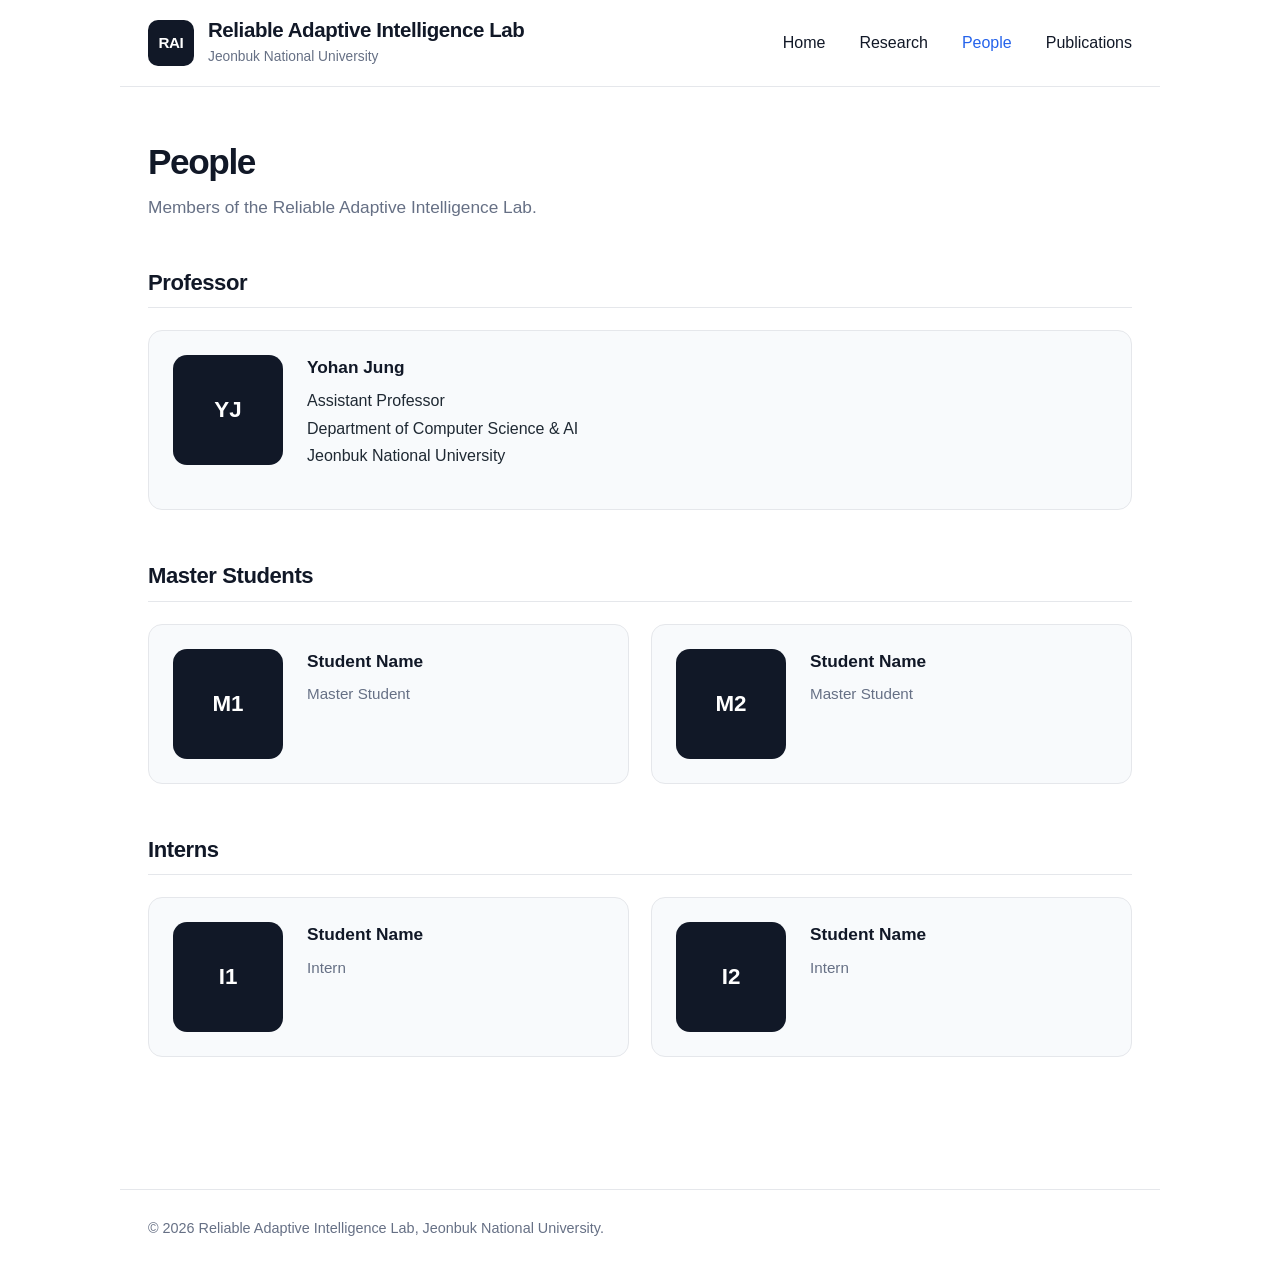
==== people.html @ 8c9518f5 "Update lab homepage and people page" ====
<!DOCTYPE html>
<html lang="en">
<head>
  <meta charset="UTF-8" />
  <meta name="viewport" content="width=device-width, initial-scale=1.0" />
  <title>People | Reliable Adaptive Intelligence Lab</title>
  <link rel="stylesheet" href="style.css?v=3" />
</head>

<body>
  <header class="site-header">
    <a class="brand" href="index.html">
      <div class="brand-mark">RAI</div>
      <div class="brand-text">
        <div class="brand-title">Reliable Adaptive Intelligence Lab</div>
        <div class="brand-subtitle">Jeonbuk National University</div>
      </div>
    </a>

    <nav class="site-nav">
      <a href="index.html">Home</a>
      <a href="research.html">Research</a>
      <a class="active" href="people.html">People</a>
      <a href="publications.html">Publications</a>
    </nav>
  </header>

  <main class="container">
    <section class="page-title">
      <h1>People</h1>
      <p>Members of the Reliable Adaptive Intelligence Lab.</p>
    </section>

    <section class="section">
      <h2>Professor</h2>

      <div class="person-card">
        <div class="person-photo placeholder-photo">YJ</div>
        <div>
          <h3>Yohan Jung</h3>
          <p>
            Assistant Professor<br />
            Department of Computer Science &amp; AI<br />
            Jeonbuk National University
          </p>
        </div>
      </div>
    </section>

    <section class="section">
      <h2>Master Students</h2>
      <div class="people-grid">
        <div class="person-card">
          <div class="person-photo placeholder-photo">M1</div>
          <div>
            <h3>Student Name</h3>
            <p class="small-text">Master Student</p>
          </div>
        </div>

        <div class="person-card">
          <div class="person-photo placeholder-photo">M2</div>
          <div>
            <h3>Student Name</h3>
            <p class="small-text">Master Student</p>
          </div>
        </div>
      </div>
    </section>

    <section class="section">
      <h2>Interns</h2>
      <div class="people-grid">
        <div class="person-card">
          <div class="person-photo placeholder-photo">I1</div>
          <div>
            <h3>Student Name</h3>
            <p class="small-text">Intern</p>
          </div>
        </div>

        <div class="person-card">
          <div class="person-photo placeholder-photo">I2</div>
          <div>
            <h3>Student Name</h3>
            <p class="small-text">Intern</p>
          </div>
        </div>
      </div>
    </section>
  </main>

  <footer class="site-footer">
    © 2026 Reliable Adaptive Intelligence Lab, Jeonbuk National University.
  </footer>
</body>
</html>
---- style.css ----
:root {
  --bg: #ffffff;
  --text: #1f2933;
  --muted: #667085;
  --heading: #111827;
  --border: #e5e7eb;
  --soft-bg: #f8fafc;
  --accent: #2563eb;
  --accent-dark: #1d4ed8;
  --max-width: 1040px;
}

* {
  box-sizing: border-box;
}

body {
  margin: 0;
  background: var(--bg);
  color: var(--text);
  font-family: -apple-system, BlinkMacSystemFont, "Segoe UI", Roboto, Helvetica, Arial, sans-serif;
  font-size: 16px;
  line-height: 1.7;
}

/* Header */

.site-header {
  width: 100%;
  max-width: var(--max-width);
  margin: 0 auto;
  padding: 18px 28px;
  display: flex;
  align-items: center;
  justify-content: space-between;
  gap: 32px;
  border-bottom: 1px solid var(--border);
}

.brand {
  display: flex;
  align-items: center;
  gap: 14px;
  color: var(--heading);
  text-decoration: none;
  white-space: nowrap;
}

.brand-mark {
  width: 46px;
  height: 46px;
  border-radius: 10px;
  background: var(--heading);
  color: white;
  display: flex;
  align-items: center;
  justify-content: center;
  font-weight: 800;
  font-size: 0.95rem;
  letter-spacing: -0.03em;
}

.brand-title {
  font-size: 1.28rem;
  font-weight: 650;
  letter-spacing: -0.02em;
  line-height: 1.2;
}

.brand-subtitle {
  margin-top: 2px;
  color: var(--muted);
  font-size: 0.86rem;
}

.site-nav {
  display: flex;
  align-items: center;
  gap: 34px;
  white-space: nowrap;
}

.site-nav a {
  color: var(--heading);
  text-decoration: none;
  font-size: 1rem;
  font-weight: 500;
}

.site-nav a:hover,
.site-nav a.active {
  color: var(--accent);
}

/* Layout */

.container {
  width: 100%;
  max-width: var(--max-width);
  margin: 0 auto;
  padding: 54px 28px 80px;
}

.section {
  margin-bottom: 52px;
}

.page-title {
  margin-bottom: 46px;
}

.page-title h1 {
  margin: 0 0 10px;
  color: var(--heading);
  font-size: 2.2rem;
  line-height: 1.2;
  letter-spacing: -0.04em;
}

.page-title p {
  max-width: 720px;
  margin: 0;
  color: var(--muted);
  font-size: 1.08rem;
}

/* Hero */

.hero {
  max-width: 820px;
  margin-bottom: 64px;
}

.eyebrow {
  margin: 0 0 12px;
  color: var(--accent);
  font-size: 0.92rem;
  font-weight: 700;
  letter-spacing: 0.02em;
}

.hero h1 {
  margin: 0 0 18px;
  color: var(--heading);
  font-size: 3rem;
  line-height: 1.08;
  letter-spacing: -0.055em;
}

.hero-text {
  margin: 0 0 14px;
  color: var(--heading);
  font-size: 1.35rem;
  line-height: 1.5;
}

.hero-desc {
  max-width: 760px;
  margin: 0;
  color: var(--muted);
  font-size: 1.08rem;
}

/* Text */

h2 {
  margin: 0 0 22px;
  padding-bottom: 10px;
  border-bottom: 1px solid var(--border);
  color: var(--heading);
  font-size: 1.38rem;
  line-height: 1.3;
  letter-spacing: -0.02em;
}

h3 {
  margin: 0 0 8px;
  color: var(--heading);
  font-size: 1.08rem;
  line-height: 1.4;
}

p {
  margin-top: 0;
}

a {
  color: var(--accent);
}

a:hover {
  color: var(--accent-dark);
}

ul {
  padding-left: 22px;
}

li {
  margin-bottom: 8px;
}

/* News */

.news-item {
  padding: 18px 0;
  border-bottom: 1px solid var(--border);
}

.news-item:first-of-type {
  padding-top: 0;
}

.news-date {
  display: block;
  margin-bottom: 4px;
  color: var(--muted);
  font-size: 0.9rem;
  font-weight: 700;
}

.news-item p {
  margin: 0;
}

/* Notice */

.notice {
  padding: 20px 24px;
  border-left: 4px solid var(--accent);
  border-radius: 10px;
  background: var(--soft-bg);
  color: var(--text);
}

/* Research cards */

.theme-list {
  display: grid;
  grid-template-columns: repeat(2, minmax(0, 1fr));
  gap: 14px;
  margin-top: 22px;
}

.theme-item {
  padding: 18px 20px;
  border: 1px solid var(--border);
  border-radius: 10px;
  background: var(--soft-bg);
}

.theme-item h3 {
  margin: 0;
}

.theme-card {
  display: grid;
  grid-template-columns: 64px 1fr;
  gap: 20px;
  padding: 22px 0;
  border-bottom: 1px solid var(--border);
}

.theme-card:first-of-type {
  padding-top: 0;
}

.theme-number {
  color: var(--accent);
  font-size: 1.25rem;
  font-weight: 800;
  letter-spacing: -0.03em;
}

.theme-card p {
  margin: 0;
  max-width: 760px;
  color: var(--muted);
}

/* People */

.people-grid {
  display: grid;
  grid-template-columns: repeat(2, minmax(0, 1fr));
  gap: 22px;
}

.person-card {
  display: grid;
  grid-template-columns: 110px 1fr;
  gap: 24px;
  align-items: start;
  padding: 24px;
  border: 1px solid var(--border);
  border-radius: 14px;
  background: var(--soft-bg);
}

.person-photo {
  width: 110px;
  height: 110px;
  border-radius: 14px;
  object-fit: cover;
}

.placeholder-photo {
  display: flex;
  align-items: center;
  justify-content: center;
  background: var(--heading);
  color: white;
  font-size: 1.4rem;
  font-weight: 800;
}

.small-text {
  color: var(--muted);
  font-size: 0.95rem;
}

/* Publications */

.publication {
  padding: 18px 0;
  border-bottom: 1px solid var(--border);
}

.publication p {
  margin: 0;
}

.authors {
  color: var(--muted);
}

/* Footer */

.site-footer {
  max-width: var(--max-width);
  margin: 0 auto;
  padding: 26px 28px;
  border-top: 1px solid var(--border);
  color: var(--muted);
  font-size: 0.9rem;
}

/* Mobile */

@media (max-width: 800px) {
  .site-header {
    flex-direction: column;
    align-items: flex-start;
    gap: 16px;
  }

  .site-nav {
    gap: 20px;
    flex-wrap: wrap;
  }

  .brand {
    white-space: normal;
  }

  .hero h1 {
    font-size: 2.35rem;
  }

  .hero-text {
    font-size: 1.16rem;
  }
}

@media (max-width: 560px) {
  .site-header,
  .container,
  .site-footer {
    padding-left: 20px;
    padding-right: 20px;
  }

  .brand-mark {
    width: 40px;
    height: 40px;
    font-size: 0.82rem;
  }

  .brand-title {
    font-size: 1.06rem;
  }

  .site-nav {
    gap: 14px;
  }

  .site-nav a {
    font-size: 0.94rem;
  }

  .hero h1 {
    font-size: 2rem;
  }

  .theme-list {
    grid-template-columns: 1fr;
  }

  .theme-card {
    grid-template-columns: 1fr;
    gap: 4px;
  }

  .people-grid {
    grid-template-columns: 1fr;
  }

  .person-card {
    grid-template-columns: 1fr;
  }
}
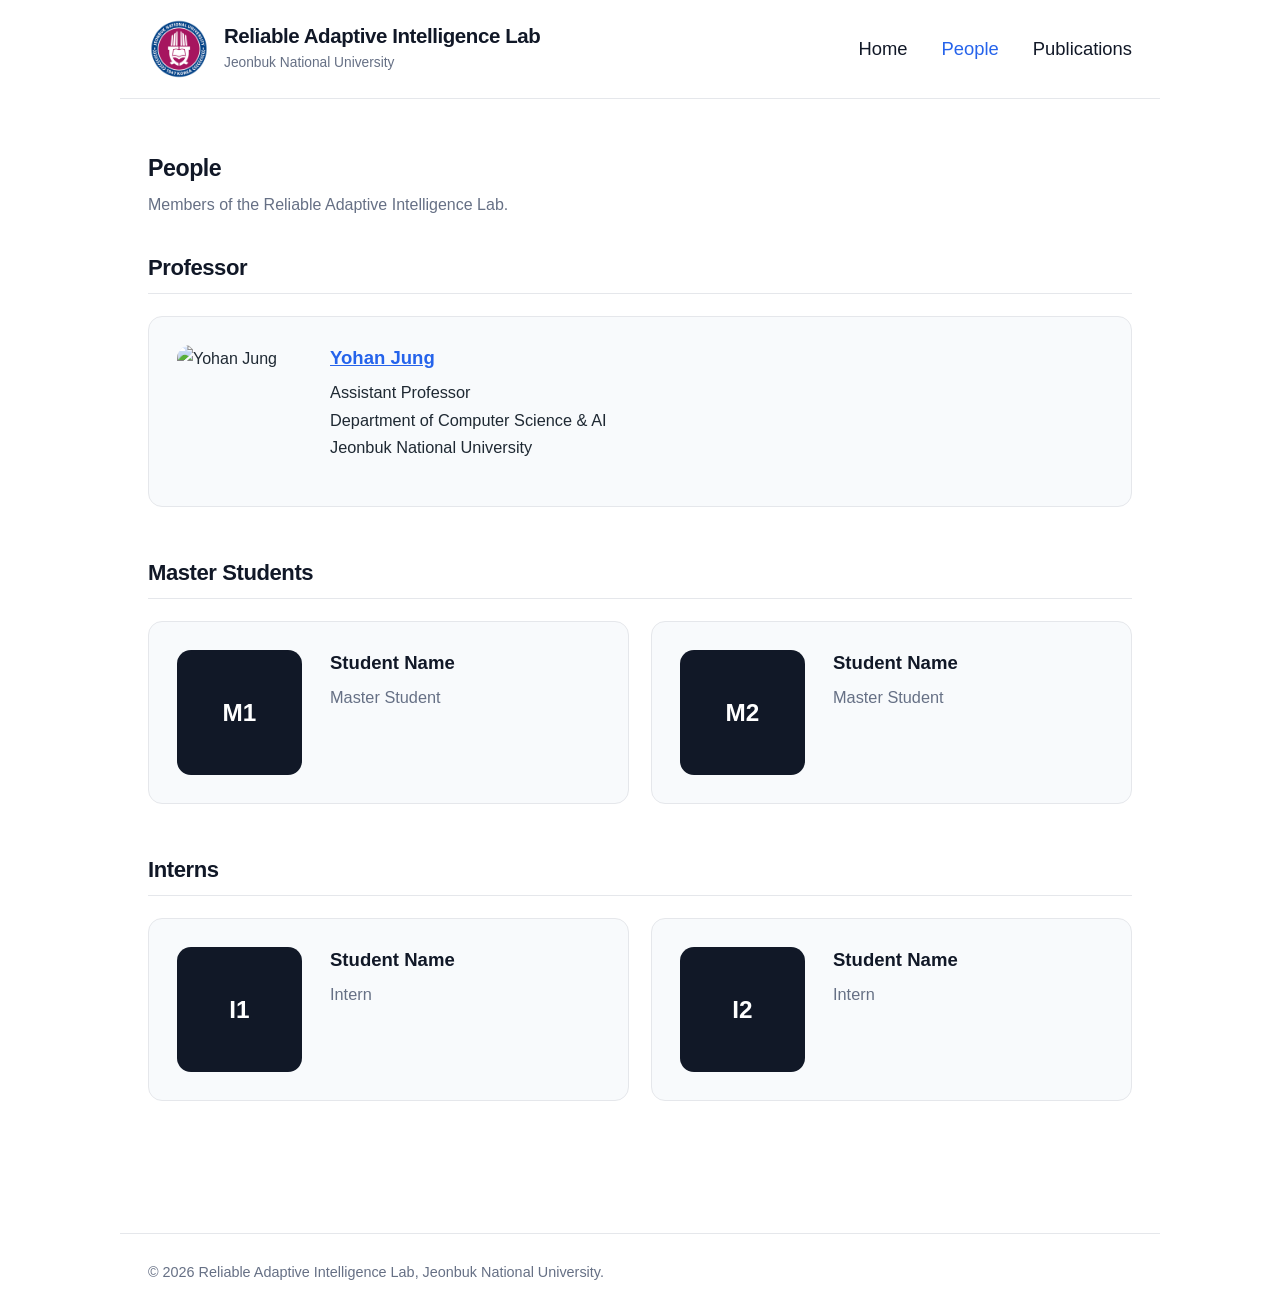
==== commit 62c7703b: "update homepage" ====
--- a/people.html
+++ b/people.html
@@ -10,7 +10,7 @@
 <body>
   <header class="site-header">
     <a class="brand" href="index.html">
-      <div class="brand-mark">RAI</div>
+      <img class="brand-logo" src="assets/EMBLEM_B.png" alt="Jeonbuk National University logo" />
       <div class="brand-text">
         <div class="brand-title">Reliable Adaptive Intelligence Lab</div>
         <div class="brand-subtitle">Jeonbuk National University</div>
@@ -19,7 +19,6 @@
 
     <nav class="site-nav">
       <a href="index.html">Home</a>
-      <a href="research.html">Research</a>
       <a class="active" href="people.html">People</a>
       <a href="publications.html">Publications</a>
     </nav>
@@ -35,9 +34,9 @@
       <h2>Professor</h2>
 
       <div class="person-card">
-        <div class="person-photo placeholder-photo">YJ</div>
+        <img class="person-photo" src="assets/picture-yhj.jpg" alt="Yohan Jung" />
         <div>
-          <h3>Yohan Jung</h3>
+          <h3><a href="https://e2ee22.github.io/">Yohan Jung</a></h3>
           <p>
             Assistant Professor<br />
             Department of Computer Science &amp; AI<br />
--- a/style.css
+++ b/style.css
@@ -60,6 +60,12 @@
   letter-spacing: -0.03em;
 }
 
+.brand-logo {
+  width: 62px;
+  height: 62px;
+  object-fit: contain;
+}
+
 .brand-title {
   font-size: 1.28rem;
   font-weight: 650;
@@ -83,7 +89,7 @@
 .site-nav a {
   color: var(--heading);
   text-decoration: none;
-  font-size: 1rem;
+  font-size: 1.15rem;
   font-weight: 500;
 }
 
@@ -106,22 +112,22 @@
 }
 
 .page-title {
-  margin-bottom: 46px;
+  margin-bottom: 36px;
 }
 
 .page-title h1 {
-  margin: 0 0 10px;
-  color: var(--heading);
-  font-size: 2.2rem;
-  line-height: 1.2;
-  letter-spacing: -0.04em;
+  margin: 0 0 8px;
+  color: var(--heading);
+  font-size: 1.45rem;
+  line-height: 1.3;
+  letter-spacing: -0.02em;
 }
 
 .page-title p {
   max-width: 720px;
   margin: 0;
   color: var(--muted);
-  font-size: 1.08rem;
+  font-size: 1rem;
 }
 
 /* Hero */
@@ -288,18 +294,26 @@
 
 .person-card {
   display: grid;
-  grid-template-columns: 110px 1fr;
-  gap: 24px;
+  grid-template-columns: 125px 1fr;
+  gap: 28px;
   align-items: start;
-  padding: 24px;
+  padding: 28px;
   border: 1px solid var(--border);
   border-radius: 14px;
   background: var(--soft-bg);
 }
 
+.person-card h3 {
+  font-size: 1.16rem;
+}
+
+.person-card p {
+  font-size: 1.02rem;
+}
+
 .person-photo {
-  width: 110px;
-  height: 110px;
+  width: 125px;
+  height: 125px;
   border-radius: 14px;
   object-fit: cover;
 }
@@ -310,16 +324,20 @@
   justify-content: center;
   background: var(--heading);
   color: white;
-  font-size: 1.4rem;
+  font-size: 1.52rem;
   font-weight: 800;
 }
 
 .small-text {
   color: var(--muted);
-  font-size: 0.95rem;
+  font-size: 1rem;
 }
 
 /* Publications */
+
+.section .publication:first-of-type {
+  padding-top: 8px;
+}
 
 .publication {
   padding: 18px 0;
